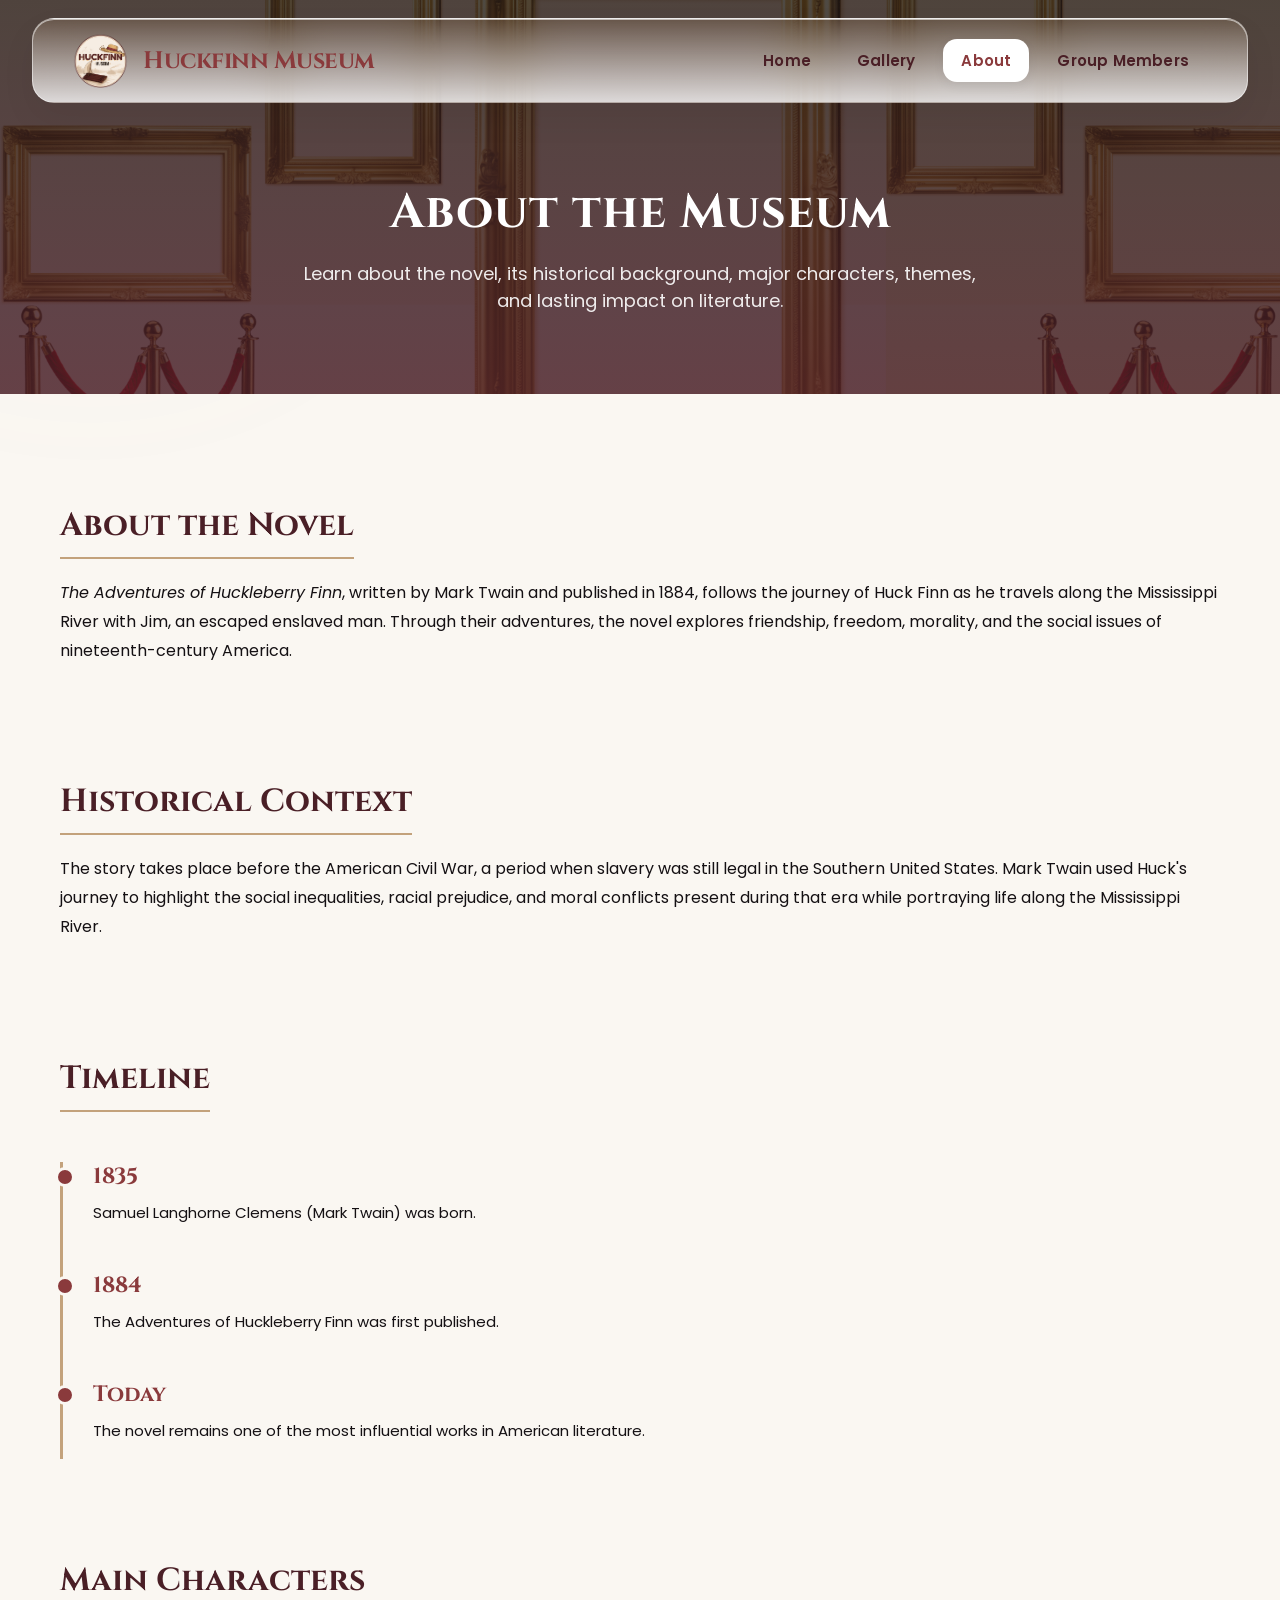
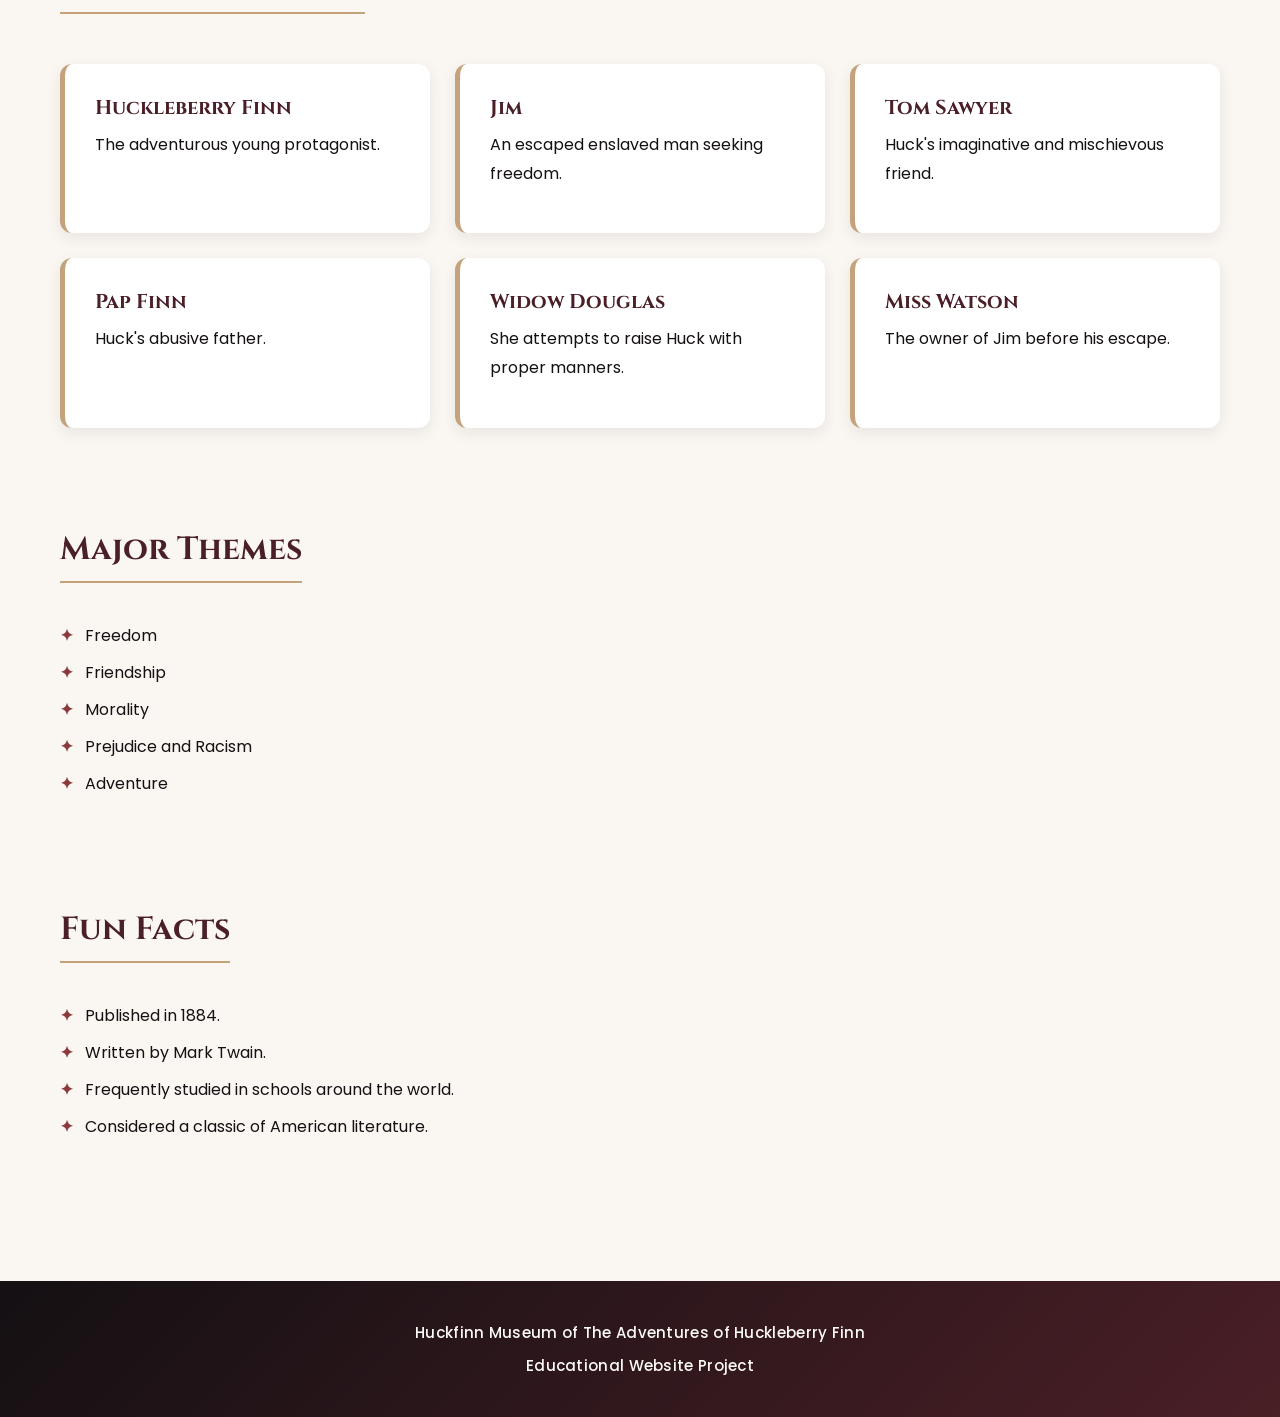
==== about.html @ 890652c1 "Initial commit" ====
<!DOCTYPE html>
<html lang="en">
<head>
    <meta charset="UTF-8">
    <meta name="viewport" content="width=device-width, initial-scale=1.0">
    <title>About | Huckfinn Museum</title>
    <link rel="icon" type="image/x-icon" href="#">
    <link rel="stylesheet" href="style.css">

    <link href="https://fonts.googleapis.com/css2?family=Cinzel:wght@500;600;700&family=Poppins:wght@300;400;500;600&display=swap" rel="stylesheet">
</head>
<body>

<header>
    <nav class="navbar">

        <div class="logo">
            <img src="img/logo.png" alt="Museum Logo">
            <span>Huckfinn Museum</span>
        </div>

        <ul class="nav-links">
            <li><a href="index.html">Home</a></li>
            <li><a href="gallery.html">Gallery</a></li>
            <li><a href="about.html" class="active">About</a></li>
            <li><a href="members.html">Group Members</a></li>
        </ul>

    </nav>
</header>

<section class="page-banner">
    <div class="container">
        <h1>About the Museum</h1>
        <p>
            Learn about the novel, its historical background, major
            characters, themes, and lasting impact on literature.
        </p>
    </div>
</section>

<section class="about-section">
    <div class="container">

        <h2>About the Novel</h2>

        <p>
            <em>The Adventures of Huckleberry Finn</em>, written by
            Mark Twain and published in 1884, follows the journey of
            Huck Finn as he travels along the Mississippi River with
            Jim, an escaped enslaved man. Through their adventures,
            the novel explores friendship, freedom, morality, and the
            social issues of nineteenth-century America.
        </p>

    </div>
</section>

<section class="about-section">
    <div class="container">

        <h2>Historical Context</h2>

        <p>
            The story takes place before the American Civil War, a
            period when slavery was still legal in the Southern United
            States. Mark Twain used Huck's journey to highlight the
            social inequalities, racial prejudice, and moral conflicts
            present during that era while portraying life along the
            Mississippi River.
        </p>

    </div>
</section>

<section class="about-section">
    <div class="container">

        <h2>Timeline</h2>

        <div class="timeline">

            <div class="timeline-item">
                <h3>1835</h3>
                <p>Samuel Langhorne Clemens (Mark Twain) was born.</p>
            </div>

            <div class="timeline-item">
                <h3>1884</h3>
                <p>The Adventures of Huckleberry Finn was first published.</p>
            </div>

            <div class="timeline-item">
                <h3>Today</h3>
                <p>The novel remains one of the most influential works in American literature.</p>
            </div>

        </div>

    </div>
</section>

<section class="about-section">
    <div class="container">

        <h2>Main Characters</h2>

        <div class="character-grid">

            <div class="character-card">
                <h3>Huckleberry Finn</h3>
                <p>The adventurous young protagonist.</p>
            </div>

            <div class="character-card">
                <h3>Jim</h3>
                <p>An escaped enslaved man seeking freedom.</p>
            </div>

            <div class="character-card">
                <h3>Tom Sawyer</h3>
                <p>Huck's imaginative and mischievous friend.</p>
            </div>

            <div class="character-card">
                <h3>Pap Finn</h3>
                <p>Huck's abusive father.</p>
            </div>

            <div class="character-card">
                <h3>Widow Douglas</h3>
                <p>She attempts to raise Huck with proper manners.</p>
            </div>

            <div class="character-card">
                <h3>Miss Watson</h3>
                <p>The owner of Jim before his escape.</p>
            </div>

        </div>

    </div>
</section>

<section class="about-section">
    <div class="container">

        <h2>Major Themes</h2>

        <ul class="theme-list">
            <li>Freedom</li>
            <li>Friendship</li>
            <li>Morality</li>
            <li>Prejudice and Racism</li>
            <li>Adventure</li>
        </ul>

    </div>
</section>

<section class="about-section">
    <div class="container">

        <h2>Fun Facts</h2>

        <ul class="theme-list">
            <li>Published in 1884.</li>
            <li>Written by Mark Twain.</li>
            <li>Frequently studied in schools around the world.</li>
            <li>Considered a classic of American literature.</li>
        </ul>

    </div>
</section>

<footer>

    <p>Huckfinn Museum of The Adventures of Huckleberry Finn</p>
    <p>Educational Website Project</p>

</footer>

</body>
</html>
---- style.css ----
/* ==========================================================
                        GOOGLE FONTS
========================================================== */
@import url('https://fonts.googleapis.com/css2?family=Cinzel:wght@500;600;700&family=Poppins:wght@300;400;500;600;700&family=Quicksand:wght@500;600;700&family=Manrope:wght@300;400;500;600;700;800&display=swap');

/* ==========================================================
                        ROOT VARIABLES
========================================================== */
:root {
    --primary: #8a3a3c;
    --secondary: #c3a27c;
    --accent: #4a1f26;
    --light: #f0e6da;
    --background: #faf7f2;
    --surface: #e6dacb;
    --dark: #141013;
    --cream: #fcfaf7;
    --white: #FFFFFF;
    
    --text: #141013;
    --text-light: #4a1f26;

    --shadow: rgba(20, 16, 19, 0.08);
    --border: rgba(195, 162, 124, 0.25);
    --glass-border: rgba(255, 255, 255, 0.3);
    --transition: all 0.3s ease;
}

/* ==========================================================
                            RESET
========================================================== */
* {
    margin: 0;
    padding: 0;
    box-sizing: border-box;
}

html {
    scroll-behavior: smooth;
}

body {
    font-family: 'Poppins', sans-serif;
    color: var(--text);
    overflow-x: hidden;
    background: var(--background);
    transition: background .45s, color .45s;
    opacity: 0;
    animation: pageFade .8s ease forwards;
}

@keyframes pageFade {
    from { opacity: 0; transform: translateY(10px); }
    to { opacity: 1; transform: translateY(0); }
}

body::before {
    content: "";
    position: fixed;
    width: 420px;
    height: 420px;
    background: var(--secondary);
    opacity: .12;
    filter: blur(120px);
    border-radius: 50%;
    top: -150px;
    left: -120px;
    z-index: -1;
}

/* ==========================================================
                    GLOBAL ELEMENTS
========================================================== */
.container {
    max-width: 1200px;
    margin: 0 auto;
    padding: 0 20px;
}

img {
    display: block;
    max-width: 100%;
    height: auto;
}

a {
    text-decoration: none;
    color: inherit;
    transition: var(--transition);
}

/* ==========================================================
                    SCROLLBAR
========================================================== */
::-webkit-scrollbar {
    width: 12px;
}
::-webkit-scrollbar-track {
    background: rgba(195, 162, 124, .15);
}
::-webkit-scrollbar-thumb {
    background: linear-gradient(180deg, var(--secondary), var(--accent));
    border-radius: 20px;
    border: 3px solid var(--light);
}
::-webkit-scrollbar-thumb:hover {
    background: linear-gradient(180deg, var(--primary), var(--dark));
}

/* ==========================================================
                    NAVBAR & HEADER
========================================================== */
header {
    position: fixed;
    top: 18px;
    left: 50%;
    transform: translateX(-50%);
    width: 95%;
    max-width: 1350px;
    z-index: 1000;
    border-radius: 22px;
    background: linear-gradient(to bottom, rgba(195, 162, 124, 0.2) 0%, rgba(255, 255, 255, 0.8) 100%); 
    backdrop-filter: blur(20px);
    -webkit-backdrop-filter: blur(20px);
    border: 1px solid rgba(255, 255, 255, 0.5);
    box-shadow: 0 15px 35px rgba(20, 16, 19, 0.06), 
                0 0 15px rgba(20, 16, 19, 0.02),
                inset 0 1px 0 rgba(255, 255, 255, 0.6);
}

.navbar {
    width: 100%;
    display: flex;
    align-items: center;
    justify-content: space-between;
    padding: 14px 40px;
    background: transparent;
}

.logo {
    display: flex;
    align-items: center;
    gap: 15px;
}

.logo img {
    width: 55px;
    height: 55px;
    object-fit: contain;
    transition: var(--transition);
}

.logo img:hover {
    transform: scale(1.15);
}

.logo span {
    font-family: 'Cinzel', serif;
    color: var(--primary);
    font-size: 24px;
    font-weight: 700;
    letter-spacing: -0.5px;
}

.nav-links {
    display: flex; 
    align-items: center;
    list-style: none;
    gap: 10px;
}

.nav-links li {
    display: inline-block;
}

.nav-links a {
    font-family: 'Poppins', sans-serif;
    display: flex;
    align-items: center;
    gap: 8px;
    padding: 10px 18px;
    color: var(--text-light);
    border-radius: 14px; 
    font-weight: 600;
    font-size: 15px;
    letter-spacing: 0.2px;
    transition: var(--transition);
}

.nav-links a:hover {
    color: var(--primary);
    background: rgba(255, 255, 255, 0.6);
}

.nav-links a.active {
    color: var(--primary); 
    background: #FFFFFF;
    box-shadow: 0 4px 12px rgba(20, 16, 19, 0.05);
}

.menu-toggle {
    display: none;
    cursor: pointer;
    background: none;
    border: none;
    padding: 8px;
    z-index: 1001;
    color: var(--primary); 
    font-size: 24px; 
    transition: var(--transition);
}

/* ==========================================================
                        HERO SECTION
========================================================== */
.hero {
    min-height: 100vh;
    display: flex;
    justify-content: center;
    align-items: center;
    text-align: center;
    padding: 170px 60px 90px;
    background: linear-gradient(rgba(250, 247, 242, 0.65), rgba(230, 218, 203, 0.75)), url("img/banner.jpg");
    background-size: cover;
    background-position: center;
    background-repeat: no-repeat;
    clip-path: polygon(0 0, 100% 0, 100% 92%, 0 100%);
}

.hero-content {
    max-width: 900px;
    animation: fadeUp 1s ease;
}

@keyframes fadeUp {
    from { opacity: 0; transform: translateY(35px); }
    to { opacity: 1; transform: translateY(0); }
}

.hero h1 {
    font-family: 'Cinzel', serif;
    font-size: 54px;
    color: var(--primary);
    font-weight: 700;
    margin-bottom: 10px;
}

.hero h2 {
    font-family: 'Poppins', sans-serif;
    color: var(--accent);
    font-size: 28px;
    font-weight: 600;
    margin-bottom: 25px;
    letter-spacing: 2px;
    text-transform: uppercase;
}

.hero p {
    color: var(--text-light);
    font-size: 18px;
    line-height: 1.8;
    max-width: 760px;
    margin: 0 auto 30px auto;
}

/* ==========================================================
                    GLOBAL COMPONENT UI
========================================================== */
.btn {
    display: inline-flex;
    align-items: center;
    justify-content: center;
    padding: 14px 34px;
    border: none;
    border-radius: 50px;
    background: linear-gradient(135deg, var(--primary), var(--secondary));
    color: var(--white);
    font-size: 16px;
    font-weight: 700;
    cursor: pointer;
    transition: var(--transition);
    box-shadow: 0 10px 25px rgba(138, 58, 60, 0.18);
}

.btn:hover {
    transform: translateY(-4px);
    background: linear-gradient(135deg, var(--dark), var(--primary));
    box-shadow: 0 18px 35px rgba(138, 58, 60, 0.25);
}

.btn:active { 
    transform: translateY(-2px) scale(0.98); 
}

/* ================= WELCOME SECTION ================= */
.welcome {
    padding: 90px 0;
    text-align: center;
    background: var(--background);
}

.welcome h2 {
    font-family: 'Cinzel', serif;
    color: var(--accent);
    font-size: 38px;
    margin-bottom: 25px;
}

.welcome p {
    max-width: 800px;
    margin: 0 auto;
    font-size: 18px;
    line-height: 1.8;
    color: var(--text);
}

/* ================= MUSEUM HIGHLIGHTS SECTION ================= */
.highlights {
    padding: 90px 0;
    background-color: var(--light); 
    text-align: center;
}

.highlights h2 {
    font-family: 'Cinzel', serif;
    color: var(--accent); 
    font-size: 38px;
    font-weight: 700;
    margin-bottom: 50px;
    position: relative;
    display: inline-block;
}

.highlights h2::after {
    content: '';
    position: absolute;
    bottom: -12px;
    left: 50%;
    transform: translateX(-50%);
    width: 60px;
    height: 3px;
    background-color: var(--primary); 
}

.highlight-grid {
    display: grid;
    grid-template-columns: repeat(auto-fit, minmax(250px, 1fr));
    gap: 30px;
    margin-top: 40px;
}

.highlight {
    background-color: var(--white); 
    padding: 40px 25px;
    border-radius: 12px;
    box-shadow: 0 8px 25px rgba(20, 16, 19, 0.05); 
    border-top: 5px solid var(--primary); 
    transition: transform 0.3s ease, box-shadow 0.3s ease;
}

.highlight:hover {
    transform: translateY(-8px);
    box-shadow: 0 15px 35px rgba(20, 16, 19, 0.12);
}

.highlight h3 {
    font-family: 'Cinzel', serif;
    color: var(--accent); 
    font-size: 20px;
    font-weight: 600;
    margin-bottom: 15px;
}

.highlight p {
    color: var(--text); 
    font-size: 15px;
    line-height: 1.6;
}

/* ================= PAGE BANNER (INNER PAGES) ================= */
.page-banner {
    padding: 180px 0 80px;
    background: linear-gradient(rgba(20, 16, 19, 0.75), rgba(74, 31, 38, 0.85)), url("img/banner.png");
    background-size: cover;
    background-position: center;
    color: var(--white);
    text-align: center;
    margin-bottom: 60px;
}

.page-banner h1 {
    font-family: 'Cinzel', serif;
    font-size: 48px;
    margin-bottom: 15px;
    letter-spacing: 1px;
}

.page-banner p {
    font-size: 18px;
    max-width: 700px;
    margin: 0 auto;
    opacity: 0.9;
}

/* ================= ABOUT SECTION & ELEMENTS ================= */
.about-section {
    padding: 50px 0;
}

.about-section h2 {
    font-family: 'Cinzel', serif;
    color: var(--accent);
    font-size: 32px;
    margin-bottom: 20px;
    border-bottom: 2px solid var(--secondary);
    padding-bottom: 10px;
    display: inline-block;
}

.about-section p {
    font-size: 16px;
    line-height: 1.8;
    color: var(--text);
    margin-bottom: 15px;
}

/* Timeline Components */
.timeline {
    display: flex;
    flex-direction: column;
    gap: 30px;
    position: relative;
    padding-left: 30px;
    border-left: 3px solid var(--secondary);
    margin-top: 30px;
}

.timeline-item {
    position: relative;
}

.timeline-item::before {
    content: '';
    position: absolute;
    left: -38px;
    top: 5px;
    width: 14px;
    height: 14px;
    border-radius: 50%;
    background-color: var(--primary);
    border: 3px solid var(--background);
}

.timeline-item h3 {
    font-family: 'Cinzel', serif;
    color: var(--primary);
    font-size: 22px;
    margin-bottom: 8px;
}

.timeline-item p {
    font-size: 15px;
}

/* Character Grid Component */
.character-grid {
    display: grid;
    grid-template-columns: repeat(auto-fit, minmax(280px, 1fr));
    gap: 25px;
    margin-top: 30px;
}

.character-card {
    background-color: var(--white);
    padding: 30px;
    border-radius: 12px;
    border-left: 5px solid var(--secondary);
    box-shadow: 0 5px 15px var(--shadow);
    transition: var(--transition);
}

.character-card:hover {
    transform: translateY(-5px);
    box-shadow: 0 10px 25px rgba(20, 16, 19, 0.12);
}

.character-card h3 {
    font-family: 'Cinzel', serif;
    color: var(--accent);
    font-size: 20px;
    margin-bottom: 10px;
}

/* Theme List */
.theme-list {
    list-style: none;
    margin-top: 20px;
}

.theme-list li {
    font-size: 16px;
    margin-bottom: 12px;
    padding-left: 25px;
    position: relative;
}

.theme-list li::before {
    content: "✦";
    position: absolute;
    left: 0;
    color: var(--primary);
    font-weight: bold;
}

/* ================= GALLERY SECTION ================= */
.gallery-section {
    padding: 40px 0 80px;
}

.gallery-grid {
    display: grid;
    grid-template-columns: repeat(auto-fit, minmax(320px, 1fr));
    gap: 35px;
}

.gallery-card {
    background-color: var(--white);
    border-radius: 16px;
    overflow: hidden;
    box-shadow: 0 8px 25px var(--shadow);
    transition: var(--transition);
}

.gallery-card:hover {
    transform: translateY(-8px);
    box-shadow: 0 15px 35px rgba(20, 16, 19, 0.15);
}

.gallery-card img {
    width: 100%;
    height: 240px;
    object-fit: cover;
    transition: var(--transition);
}

.gallery-card:hover img {
    transform: scale(1.04);
}

.gallery-content {
    padding: 30px;
}

.gallery-content h3 {
    font-family: 'Cinzel', serif;
    color: var(--accent);
    font-size: 20px;
    margin-bottom: 12px;
}

.gallery-content p {
    font-size: 15px;
    line-height: 1.6;
    color: var(--text);
}

/* ================= MEMBERS SECTION ================= */
.members-section {
    padding: 40px 0 80px;
}

.members-grid {
    display: grid;
    grid-template-columns: repeat(auto-fit, minmax(240px, 1fr));
    gap: 30px;
}

.member-card {
    background-color: var(--white);
    border-radius: 16px;
    overflow: hidden;
    text-align: center;
    box-shadow: 0 8px 25px var(--shadow);
    padding: 25px;
    transition: var(--transition);
    border-top: 4px solid var(--secondary);
}

.member-card:hover {
    transform: translateY(-6px);
    box-shadow: 0 15px 35px rgba(20, 16, 19, 0.12);
}

.member-card img {
    width: 130px;
    height: 130px;
    border-radius: 50%;
    object-fit: cover;
    margin: 0 auto 20px auto;
    border: 4px solid var(--light);
}

.member-card h3 {
    font-family: 'Cinzel', serif;
    color: var(--dark);
    font-size: 18px;
    margin-bottom: 8px;
}

.member-card .role {
    font-size: 14px;
    color: var(--primary);
    font-weight: 600;
    text-transform: uppercase;
    letter-spacing: 1px;
}

/* ==========================================================
                            FOOTER
========================================================== */
footer {
    width: 100%;
    padding: 40px 20px;
    margin-top: 80px;
    text-align: center;
    background: linear-gradient(135deg, var(--dark), var(--accent));
    color: var(--cream);
    display: flex;
    flex-direction: column;
    gap: 10px;
}

footer p { 
    margin: 0; 
    font-size: 15px; 
    font-weight: 500; 
    letter-spacing: .3px; 
}

/* ==========================================================
                    RESPONSIVE MEDIA QUERIES
========================================================== */
@media (max-width: 900px) { 
    .hero h1 { font-size: 42px; }
    .hero h2 { font-size: 22px; }
    .gallery-grid { grid-template-columns: repeat(auto-fit, minmax(280px, 1fr)); }
}

@media (max-width: 768px) {
    .menu-toggle {
        display: block; 
    }
   
    .nav-links {
        display: flex; 
        flex-direction: column;
        position: absolute;
        top: 100%;
        left: 0;
        width: 100%;
        background: rgba(74, 31, 38, 0.98); 
        backdrop-filter: blur(18px);
        -webkit-backdrop-filter: blur(18px);
        border-radius: 0 0 22px 22px;
        border-top: 1px solid var(--glass-border);
        padding: 20px;
        gap: 15px;
        
        /* Hidden State */
        opacity: 0;
        visibility: hidden;
        transform: translateY(-10px);
        transition: opacity 0.3s ease, transform 0.3s ease, visibility 0.3s;
    }

    .nav-links.active {
        opacity: 1;
        visibility: visible;
        transform: translateY(0);
    }

    .nav-links li {
        width: 100%;
        text-align: center;
    }

    .nav-links a {
        display: block;
        width: 100%;
        padding: 12px;
        color: var(--cream); 
        border-radius: 8px; 
    }

    .nav-links a:hover,
    .nav-links a.active {
        color: var(--primary);
        background: rgba(255, 255, 255, 0.9);
    }
}

@media (max-width: 600px) { 
    .hero h1 { font-size: 32px; }
    .page-banner h1 { font-size: 34px; }
    .welcome h2, .highlights h2 { font-size: 30px; }
}
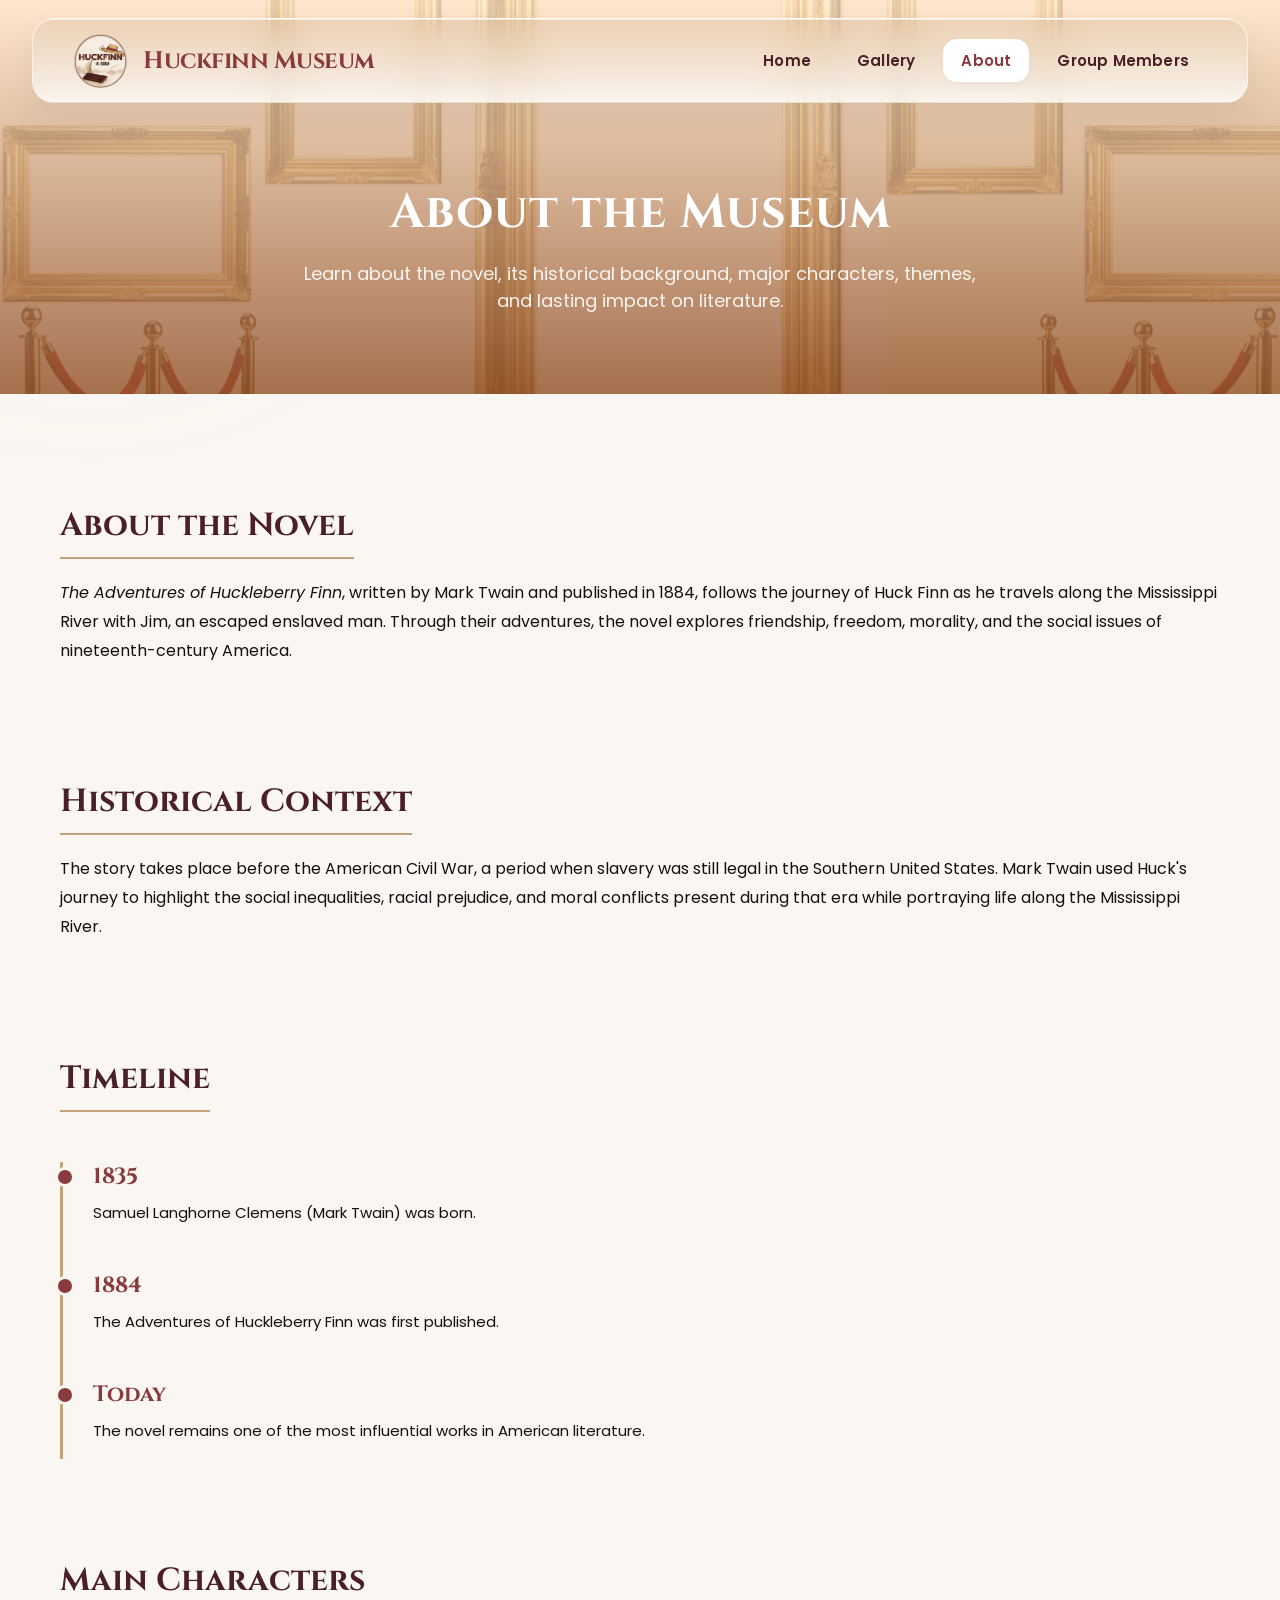
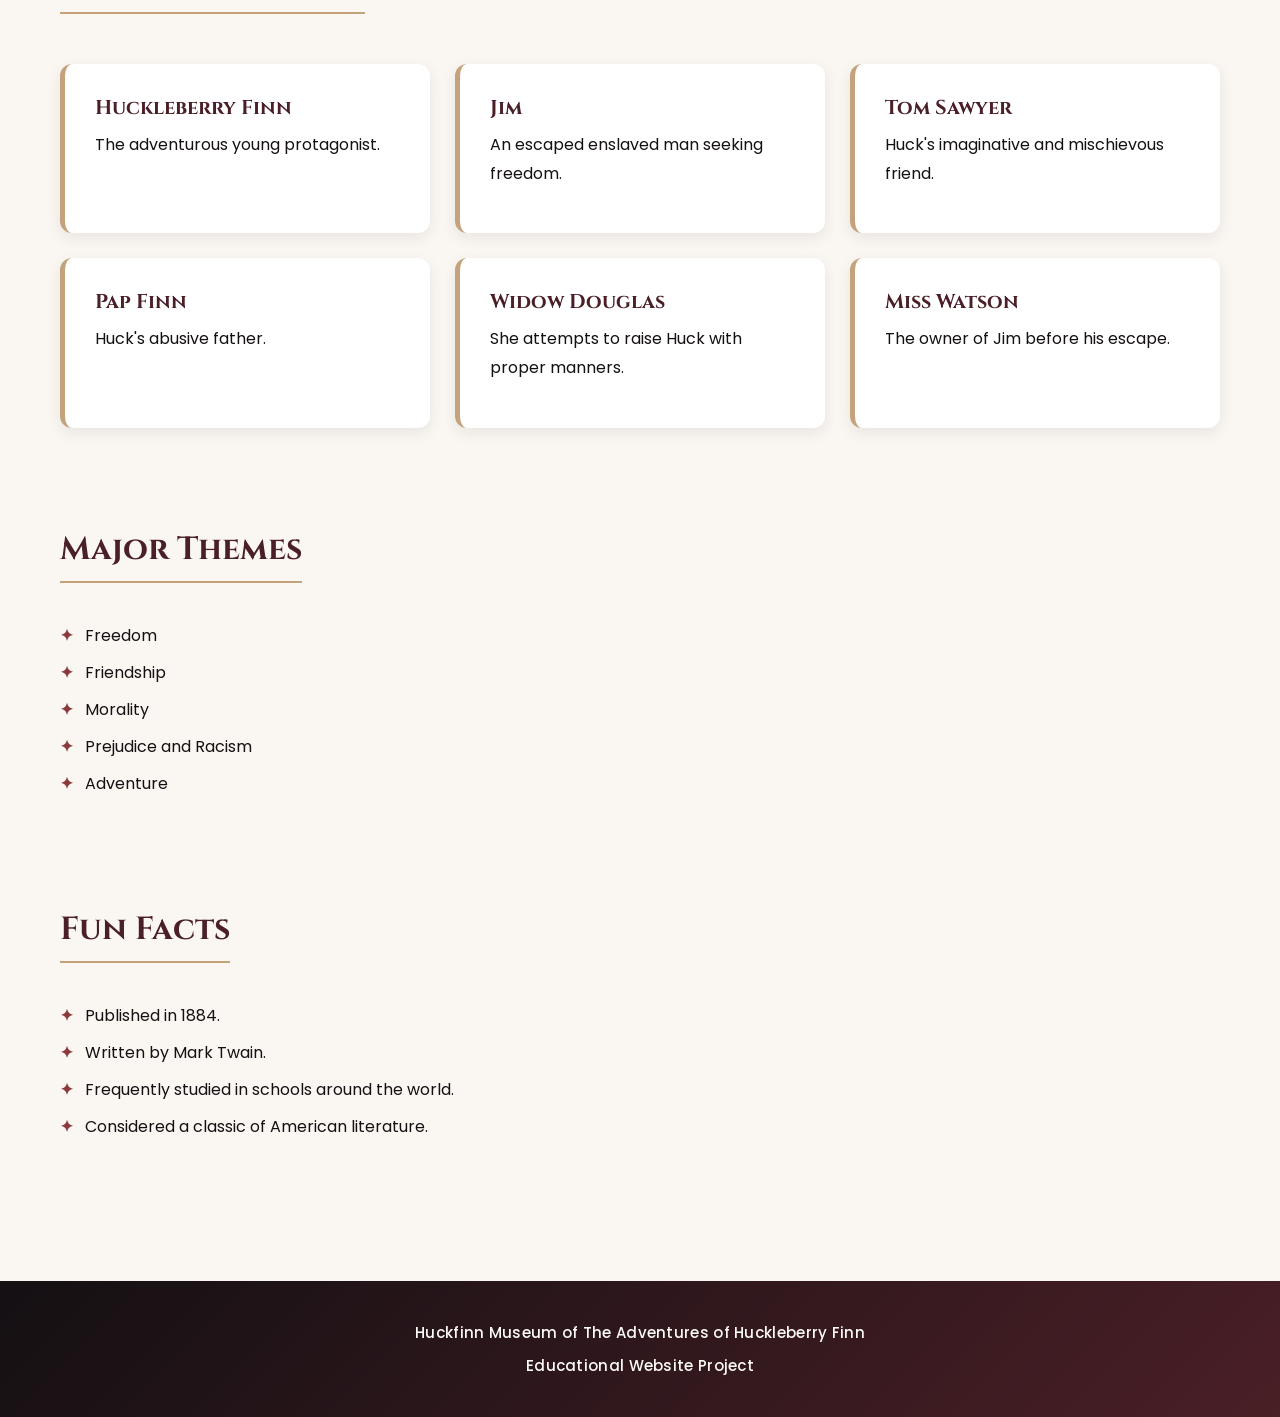
==== commit 213ece24: "Updated homepage layout and text" ====
--- a/about.html
+++ b/about.html
@@ -4,7 +4,7 @@
     <meta charset="UTF-8">
     <meta name="viewport" content="width=device-width, initial-scale=1.0">
     <title>About | Huckfinn Museum</title>
-    <link rel="icon" type="image/x-icon" href="#">
+    <link rel="icon" type="image/x-icon" href="img/favicon.png">
     <link rel="stylesheet" href="style.css">
 
     <link href="https://fonts.googleapis.com/css2?family=Cinzel:wght@500;600;700&family=Poppins:wght@300;400;500;600&display=swap" rel="stylesheet">
--- a/style.css
+++ b/style.css
@@ -380,7 +380,7 @@
 /* ================= PAGE BANNER (INNER PAGES) ================= */
 .page-banner {
     padding: 180px 0 80px;
-    background: linear-gradient(rgba(20, 16, 19, 0.75), rgba(74, 31, 38, 0.85)), url("img/banner.png");
+    background: linear-gradient(rgba(255, 235, 212, 0.75), rgba(150, 87, 46, 0.85)), url("img/banner.png");
     background-size: cover;
     background-position: center;
     color: var(--white);
@@ -635,6 +635,108 @@
     font-size: 15px; 
     font-weight: 500; 
     letter-spacing: .3px; 
+}
+
+/* ==========================================================
+                    INTERACTIVE MODAL SYSTEM
+========================================================== */
+.modal {
+    display: none; 
+    position: fixed;
+    z-index: 2000; /* Placed above the sticky navbar */
+    left: 0;
+    top: 0;
+    width: 100%;
+    height: 100%;
+    background-color: rgba(20, 16, 19, 0.85); /* Dark background overlay */
+    backdrop-filter: blur(8px);
+    -webkit-backdrop-filter: blur(8px);
+    align-items: center;
+    justify-content: center;
+    opacity: 0;
+    transition: opacity 0.3s ease;
+}
+
+/* Class added by JS to fade in */
+.modal.show {
+    display: flex;
+    opacity: 1;
+}
+
+.modal-content {
+    background-color: var(--white);
+    border-radius: 20px;
+    max-width: 700px;
+    width: 90%;
+    overflow: hidden;
+    box-shadow: 0 20px 50px rgba(20, 16, 19, 0.3);
+    transform: scale(0.85);
+    transition: transform 0.3s cubic-bezier(0.34, 1.56, 0.64, 1);
+    display: flex;
+    flex-direction: column;
+    border-top: 6px solid var(--primary);
+}
+
+.modal.show .modal-content {
+    transform: scale(1);
+}
+
+#modal-img {
+    width: 100%;
+    height: 380px;
+    object-fit: cover;
+}
+
+.modal-text {
+    padding: 35px;
+    background: var(--cream);
+}
+
+#modal-title {
+    font-family: 'Cinzel', serif;
+    color: var(--accent);
+    font-size: 26px;
+    margin-bottom: 15px;
+}
+
+#modal-desc {
+    font-size: 16px;
+    line-height: 1.8;
+    color: var(--text);
+}
+
+.close-btn {
+    position: absolute;
+    top: 30px;
+    right: 45px;
+    font-size: 50px;
+    color: var(--cream);
+    cursor: pointer;
+    transition: var(--transition);
+    user-select: none;
+}
+
+.close-btn:hover {
+    color: var(--secondary);
+    transform: scale(1.15);
+}
+
+
+@media (max-width: 768px) {
+    #modal-img {
+        height: 220px;
+    }
+    .modal-text {
+        padding: 20px;
+    }
+    #modal-title {
+        font-size: 20px;
+    }
+    .close-btn {
+        top: 20px;
+        right: 25px;
+        font-size: 40px;
+    }
 }
 
 /* ==========================================================
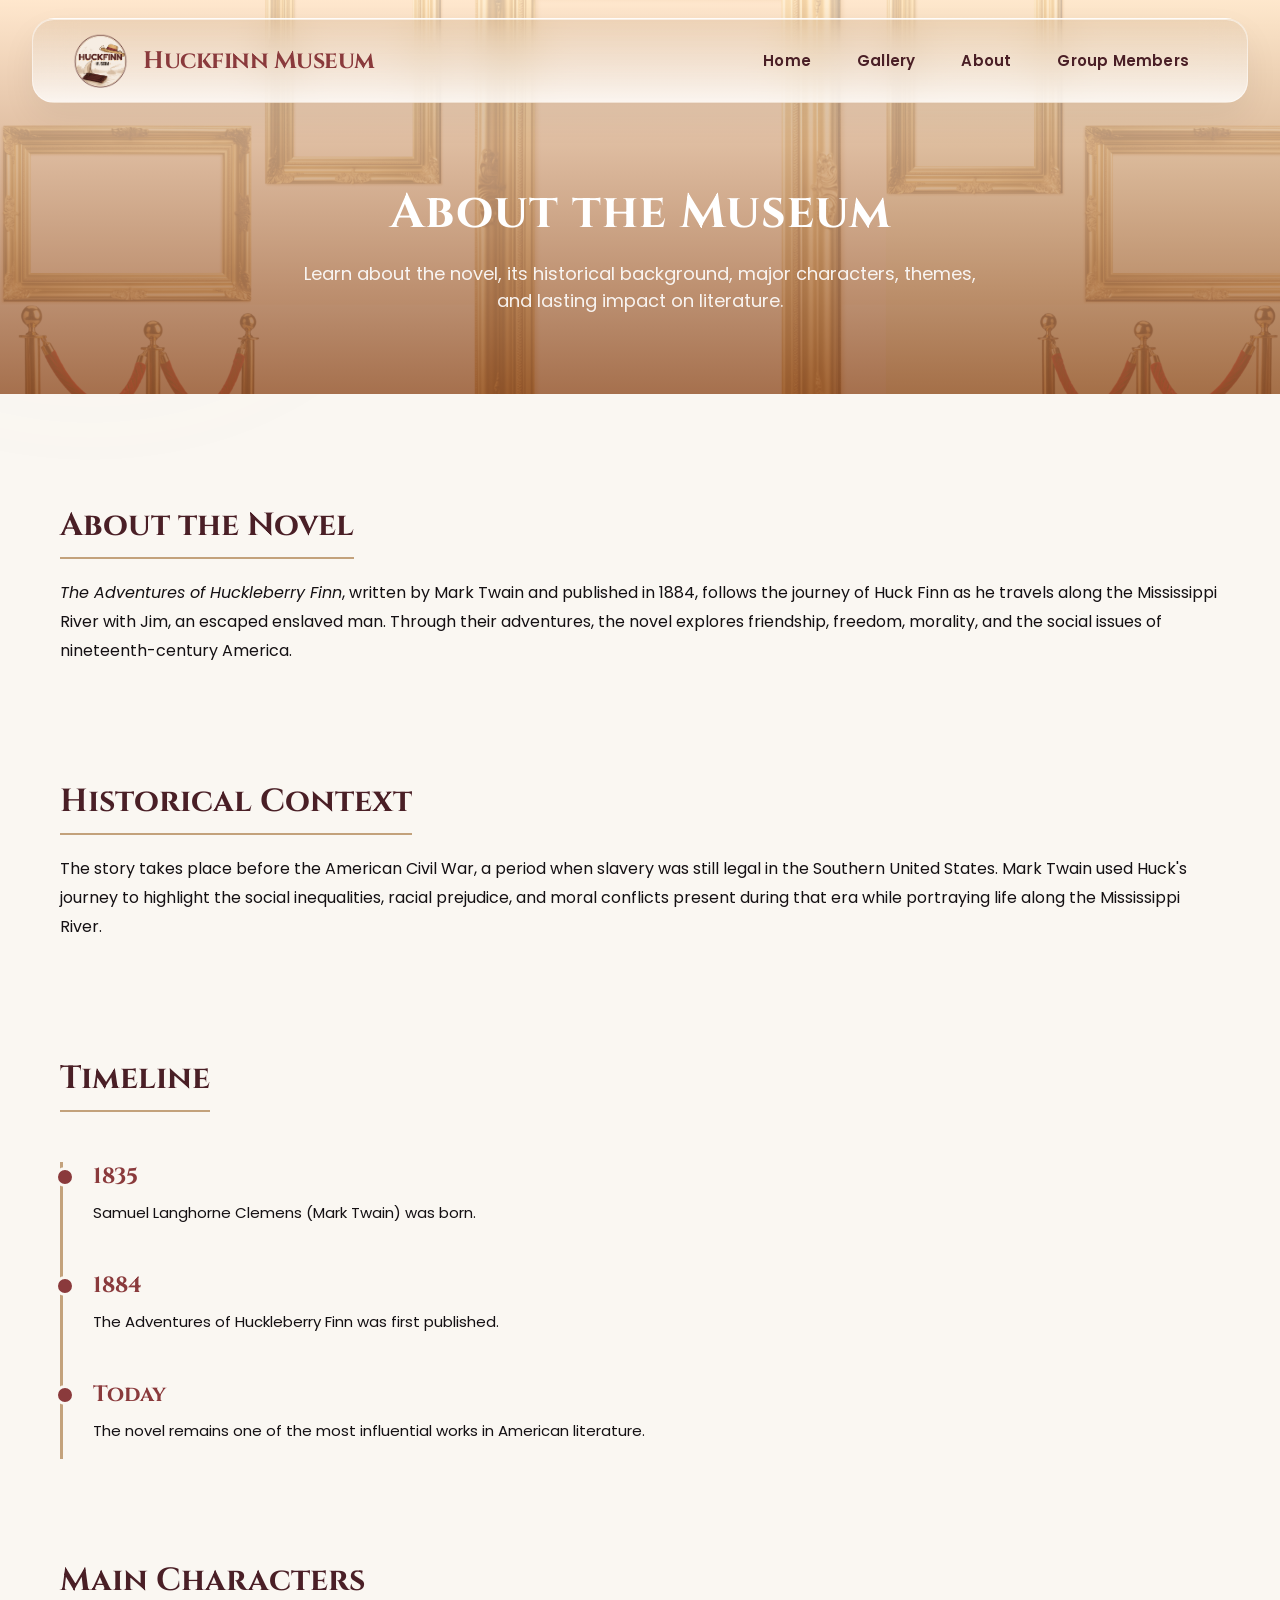
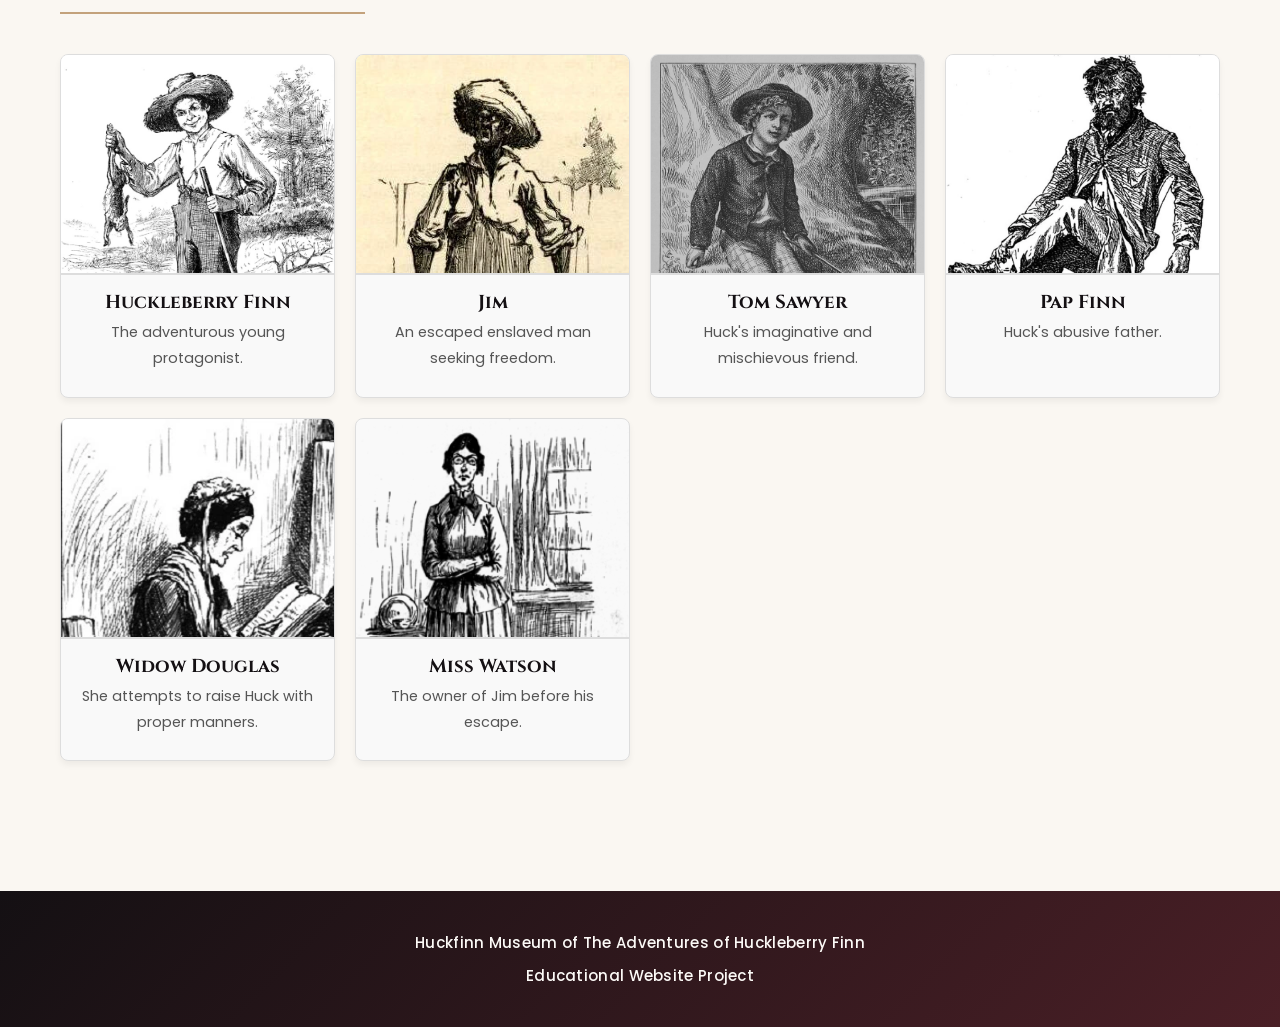
==== commit d046db23: "Add new files and update styles" ====
--- a/about.html
+++ b/about.html
@@ -19,10 +19,16 @@
             <span>Huckfinn Museum</span>
         </div>
 
+        <button class="menu-toggle" aria-label="Toggle navigation">
+            <span class="bar"></span>
+            <span class="bar"></span>
+            <span class="bar"></span>
+        </button>
+
         <ul class="nav-links">
             <li><a href="index.html">Home</a></li>
             <li><a href="gallery.html">Gallery</a></li>
-            <li><a href="about.html" class="active">About</a></li>
+            <li><a href="about.html">About</a></li>
             <li><a href="members.html">Group Members</a></li>
         </ul>
 
@@ -108,31 +114,37 @@
         <div class="character-grid">
 
             <div class="character-card">
+                <img src="img/huckleberry.jpg" alt="Huckleberry Finn" class="character-img">
                 <h3>Huckleberry Finn</h3>
                 <p>The adventurous young protagonist.</p>
             </div>
 
             <div class="character-card">
+                <img src="img/jim.webp" alt="Jim" class="character-img">
                 <h3>Jim</h3>
                 <p>An escaped enslaved man seeking freedom.</p>
             </div>
 
             <div class="character-card">
+                <img src="img/sawyer.jpg" alt="Tom Sawyer" class="character-img">
                 <h3>Tom Sawyer</h3>
                 <p>Huck's imaginative and mischievous friend.</p>
             </div>
 
             <div class="character-card">
+                <img src="img/pap.webp" alt="Pap Finn" class="character-img">
                 <h3>Pap Finn</h3>
                 <p>Huck's abusive father.</p>
             </div>
 
             <div class="character-card">
+                <img src="img/widow.webp" alt="Widow Douglas" class="character-img">
                 <h3>Widow Douglas</h3>
                 <p>She attempts to raise Huck with proper manners.</p>
             </div>
 
             <div class="character-card">
+                <img src="img/watson.png" alt="Miss Watson" class="character-img">
                 <h3>Miss Watson</h3>
                 <p>The owner of Jim before his escape.</p>
             </div>
@@ -141,38 +153,6 @@
 
     </div>
 </section>
-
-<section class="about-section">
-    <div class="container">
-
-        <h2>Major Themes</h2>
-
-        <ul class="theme-list">
-            <li>Freedom</li>
-            <li>Friendship</li>
-            <li>Morality</li>
-            <li>Prejudice and Racism</li>
-            <li>Adventure</li>
-        </ul>
-
-    </div>
-</section>
-
-<section class="about-section">
-    <div class="container">
-
-        <h2>Fun Facts</h2>
-
-        <ul class="theme-list">
-            <li>Published in 1884.</li>
-            <li>Written by Mark Twain.</li>
-            <li>Frequently studied in schools around the world.</li>
-            <li>Considered a classic of American literature.</li>
-        </ul>
-
-    </div>
-</section>
-
 <footer>
 
     <p>Huckfinn Museum of The Adventures of Huckleberry Finn</p>
@@ -180,5 +160,7 @@
 
 </footer>
 
+<button id="backToTop" class="back-to-top-btn">&uarr;</button>
+<script src="script.js"></script>
 </body>
 </html>
--- a/style.css
+++ b/style.css
@@ -1,7 +1,7 @@
 /* ==========================================================
                         GOOGLE FONTS
 ========================================================== */
-@import url('https://fonts.googleapis.com/css2?family=Cinzel:wght@500;600;700&family=Poppins:wght@300;400;500;600;700&family=Quicksand:wght@500;600;700&family=Manrope:wght@300;400;500;600;700;800&display=swap');
+@import url('https://fonts.googleapis.com/css2?family=Cinzel:wght=500;600;700&family=Poppins:wght=300;400;500;600;700&family=Quicksand:wght=500;600;700&family=Manrope:wght=300;400;500;600;700;800&display=swap');
 
 /* ==========================================================
                         ROOT VARIABLES
@@ -117,7 +117,7 @@
     transform: translateX(-50%);
     width: 95%;
     max-width: 1350px;
-    z-index: 1000;
+    z-index: 10000; /* Stays above banners */
     border-radius: 22px;
     background: linear-gradient(to bottom, rgba(195, 162, 124, 0.2) 0%, rgba(255, 255, 255, 0.8) 100%); 
     backdrop-filter: blur(20px);
@@ -135,6 +135,8 @@
     justify-content: space-between;
     padding: 14px 40px;
     background: transparent;
+    position: relative;
+    z-index: 10001;
 }
 
 .logo {
@@ -185,29 +187,48 @@
     font-size: 15px;
     letter-spacing: 0.2px;
     transition: var(--transition);
-}
-
-.nav-links a:hover {
-    color: var(--primary);
-    background: rgba(255, 255, 255, 0.6);
-}
-
-.nav-links a.active {
-    color: var(--primary); 
-    background: #FFFFFF;
-    box-shadow: 0 4px 12px rgba(20, 16, 19, 0.05);
+    position: relative;
+    text-decoration: none;
+}
+
+.nav-links a::after {
+    content: '';
+    position: absolute;
+    width: 100%;
+    transform: scaleX(0);
+    height: 2px;
+    bottom: -5px;
+    left: 0;
+    background-color: #8b5a2b;
+    transform-origin: bottom right;
+    transition: transform 0.25s ease-out;
+}
+
+.nav-links a:hover::after,
+.nav-links a.active::after {
+    transform: scaleX(1);
+    transform-origin: bottom left;
 }
 
 .menu-toggle {
     display: none;
+    flex-direction: column;
+    justify-content: space-between;
+    width: 35px;
+    height: 25px;
+    background: transparent;
+    border: none;
     cursor: pointer;
-    background: none;
-    border: none;
-    padding: 8px;
-    z-index: 1001;
-    color: var(--primary); 
-    font-size: 24px; 
-    transition: var(--transition);
+    z-index: 10002;
+    padding: 5px;
+    box-sizing: content-box;
+}
+
+.menu-toggle .bar {
+    width: 100%;
+    height: 4px;
+    background-color: #8a3a3c;
+    transition: all 0.3s ease;
 }
 
 /* ==========================================================
@@ -465,33 +486,60 @@
 /* Character Grid Component */
 .character-grid {
     display: grid;
-    grid-template-columns: repeat(auto-fit, minmax(280px, 1fr));
-    gap: 25px;
-    margin-top: 30px;
+    grid-template-columns: repeat(auto-fit, minmax(250px, 1fr));
+    gap: 20px;
+    margin-top: 20px;
 }
 
 .character-card {
-    background-color: var(--white);
-    padding: 30px;
-    border-radius: 12px;
-    border-left: 5px solid var(--secondary);
-    box-shadow: 0 5px 15px var(--shadow);
-    transition: var(--transition);
+    background-color: #f9f9f9; 
+    border: 1px solid #ddd;
+    border-radius: 8px;
+    overflow: hidden; 
+    text-align: center;
+    padding-bottom: 15px;
+    box-shadow: 0 4px 6px rgba(0, 0, 0, 0.05);
+    transition: transform 0.2s ease;
 }
 
 .character-card:hover {
     transform: translateY(-5px);
-    box-shadow: 0 10px 25px rgba(20, 16, 19, 0.12);
+}
+
+.character-img {
+    width: 100%;
+    height: 220px;         
+    object-fit: cover;     
+    object-position: top;  
+    border-bottom: 2px solid #ddd;
 }
 
 .character-card h3 {
-    font-family: 'Cinzel', serif;
-    color: var(--accent);
-    font-size: 20px;
-    margin-bottom: 10px;
-}
-
-/* Theme List */
+    margin: 15px 10px 5px 10px;
+    font-family: 'Cinzel', serif;
+}
+
+.character-card p {
+    margin: 0 10px 10px 10px;
+    font-size: 0.9rem;
+    color: #555;
+}
+
+/* Theme List & Features */
+.features {
+    display: flex;
+    flex-wrap: wrap;        
+    justify-content: center; 
+    gap: 20px;              
+}
+
+.card {
+    flex: 1 1 calc(33.333% - 20px); 
+    min-width: 280px;       
+    max-width: 350px;       
+    box-sizing: border-box;
+}
+
 .theme-list {
     list-style: none;
     margin-top: 20px;
@@ -643,12 +691,12 @@
 .modal {
     display: none; 
     position: fixed;
-    z-index: 2000; /* Placed above the sticky navbar */
+    z-index: 20000; 
     left: 0;
     top: 0;
     width: 100%;
     height: 100%;
-    background-color: rgba(20, 16, 19, 0.85); /* Dark background overlay */
+    background-color: rgba(20, 16, 19, 0.85); 
     backdrop-filter: blur(8px);
     -webkit-backdrop-filter: blur(8px);
     align-items: center;
@@ -657,7 +705,6 @@
     transition: opacity 0.3s ease;
 }
 
-/* Class added by JS to fade in */
 .modal.show {
     display: flex;
     opacity: 1;
@@ -721,83 +768,139 @@
     transform: scale(1.15);
 }
 
+/* Back to Top Button */
+.back-to-top-btn {
+    position: fixed;
+    bottom: 30px;
+    left: 50%;
+    transform: translateX(-50%);
+    width: 55px;
+    height: 55px;
+    background-color: #8b5a2b;
+    color: #ffffff;
+    border: none;
+    border-radius: 50%;
+    font-size: 24px;
+    cursor: pointer;
+    opacity: 0;
+    visibility: hidden;
+    transition: opacity 0.3s, visibility 0.3s, background-color 0.3s, transform 0.3s;
+    z-index: 1000;
+    box-shadow: 0 4px 10px rgba(0, 0, 0, 0.3);
+    display: flex;
+    align-items: center;
+    justify-content: center;
+}
+
+.back-to-top-btn.show {
+    opacity: 1;
+    visibility: visible;
+}
+
+.back-to-top-btn:hover {
+    background-color: #5c3a1a;
+    transform: translateX(-50%) scale(1.1);
+}
+
+/* ==========================================================
+                    RESPONSIVE MEDIA QUERIES
+========================================================== */
+@media (max-width: 900px) { 
+    .hero h1 { font-size: 42px; }
+    .hero h2 { font-size: 22px; }
+    .gallery-grid { grid-template-columns: repeat(auto-fit, minmax(280px, 1fr)); }
+}
 
 @media (max-width: 768px) {
+    .menu-toggle {
+        display: flex;
+        width: 35px;
+        height: 25px;
+        padding: 5px;
+        box-sizing: content-box;
+        z-index: 10002;
+    }
+
+    .menu-toggle .bar {
+        height: 4px;
+        background-color: #8a3a3c;
+    }
+
+    .nav-links {
+        position: absolute;
+        top: 100%;
+        left: 0;
+        width: 100%;
+        background-color: #ffffff;
+        flex-direction: column;
+        align-items: center;
+        gap: 0;
+        max-height: 0;
+        overflow: hidden;
+        transition: max-height 0.3s ease-in-out;
+        box-shadow: 0 4px 6px rgba(0, 0, 0, 0.1);
+        z-index: 10000;
+        border-radius: 0 0 22px 22px;
+    }
+
+    .nav-links.active {
+        max-height: 300px;
+    }
+
+    .nav-links li {
+        width: 100%;
+        text-align: center;
+    }
+
+    .nav-links a {
+        display: block;
+        padding: 18px 0;
+        width: 100%;
+        color: #333333 !important;
+        font-size: 1.1rem;
+        font-weight: 500;
+        text-decoration: none;
+        border-bottom: 1px solid #eeeeee;
+    }
+
+    .nav-links a::after {
+        display: none !important;
+    }
+
+    .nav-links a:hover,
+    .nav-links a.active {
+        background: transparent;
+        color: #8b5a2b !important;
+    }
+
+    .menu-toggle.active .bar:nth-child(1) {
+        transform: translateY(11px) rotate(45deg);
+    }
+
+    .menu-toggle.active .bar:nth-child(2) {
+        opacity: 0;
+    }
+
+    .menu-toggle.active .bar:nth-child(3) {
+        transform: translateY(-11px) rotate(-45deg);
+    }
+
     #modal-img {
         height: 220px;
     }
+
     .modal-text {
         padding: 20px;
     }
+
     #modal-title {
         font-size: 20px;
     }
+
     .close-btn {
         top: 20px;
         right: 25px;
         font-size: 40px;
-    }
-}
-
-/* ==========================================================
-                    RESPONSIVE MEDIA QUERIES
-========================================================== */
-@media (max-width: 900px) { 
-    .hero h1 { font-size: 42px; }
-    .hero h2 { font-size: 22px; }
-    .gallery-grid { grid-template-columns: repeat(auto-fit, minmax(280px, 1fr)); }
-}
-
-@media (max-width: 768px) {
-    .menu-toggle {
-        display: block; 
-    }
-   
-    .nav-links {
-        display: flex; 
-        flex-direction: column;
-        position: absolute;
-        top: 100%;
-        left: 0;
-        width: 100%;
-        background: rgba(74, 31, 38, 0.98); 
-        backdrop-filter: blur(18px);
-        -webkit-backdrop-filter: blur(18px);
-        border-radius: 0 0 22px 22px;
-        border-top: 1px solid var(--glass-border);
-        padding: 20px;
-        gap: 15px;
-        
-        /* Hidden State */
-        opacity: 0;
-        visibility: hidden;
-        transform: translateY(-10px);
-        transition: opacity 0.3s ease, transform 0.3s ease, visibility 0.3s;
-    }
-
-    .nav-links.active {
-        opacity: 1;
-        visibility: visible;
-        transform: translateY(0);
-    }
-
-    .nav-links li {
-        width: 100%;
-        text-align: center;
-    }
-
-    .nav-links a {
-        display: block;
-        width: 100%;
-        padding: 12px;
-        color: var(--cream); 
-        border-radius: 8px; 
-    }
-
-    .nav-links a:hover,
-    .nav-links a.active {
-        color: var(--primary);
-        background: rgba(255, 255, 255, 0.9);
     }
 }
 
